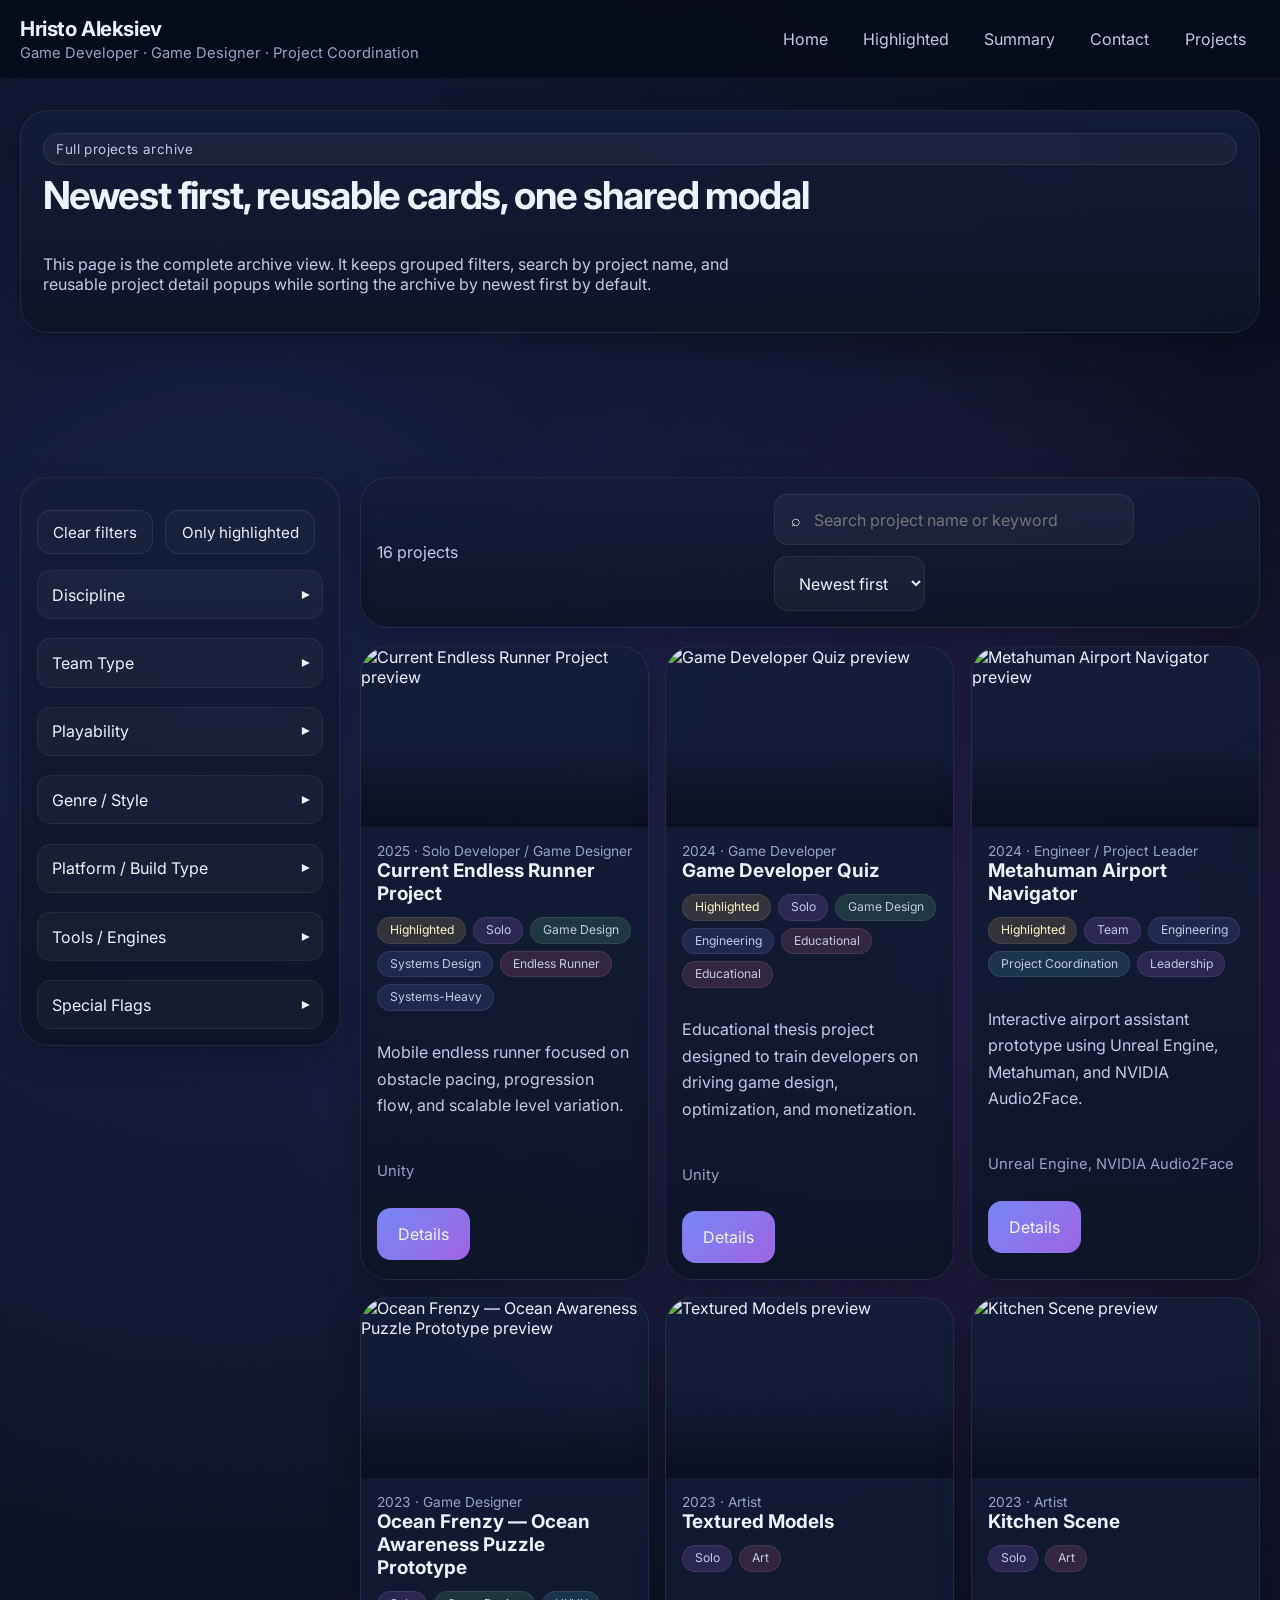
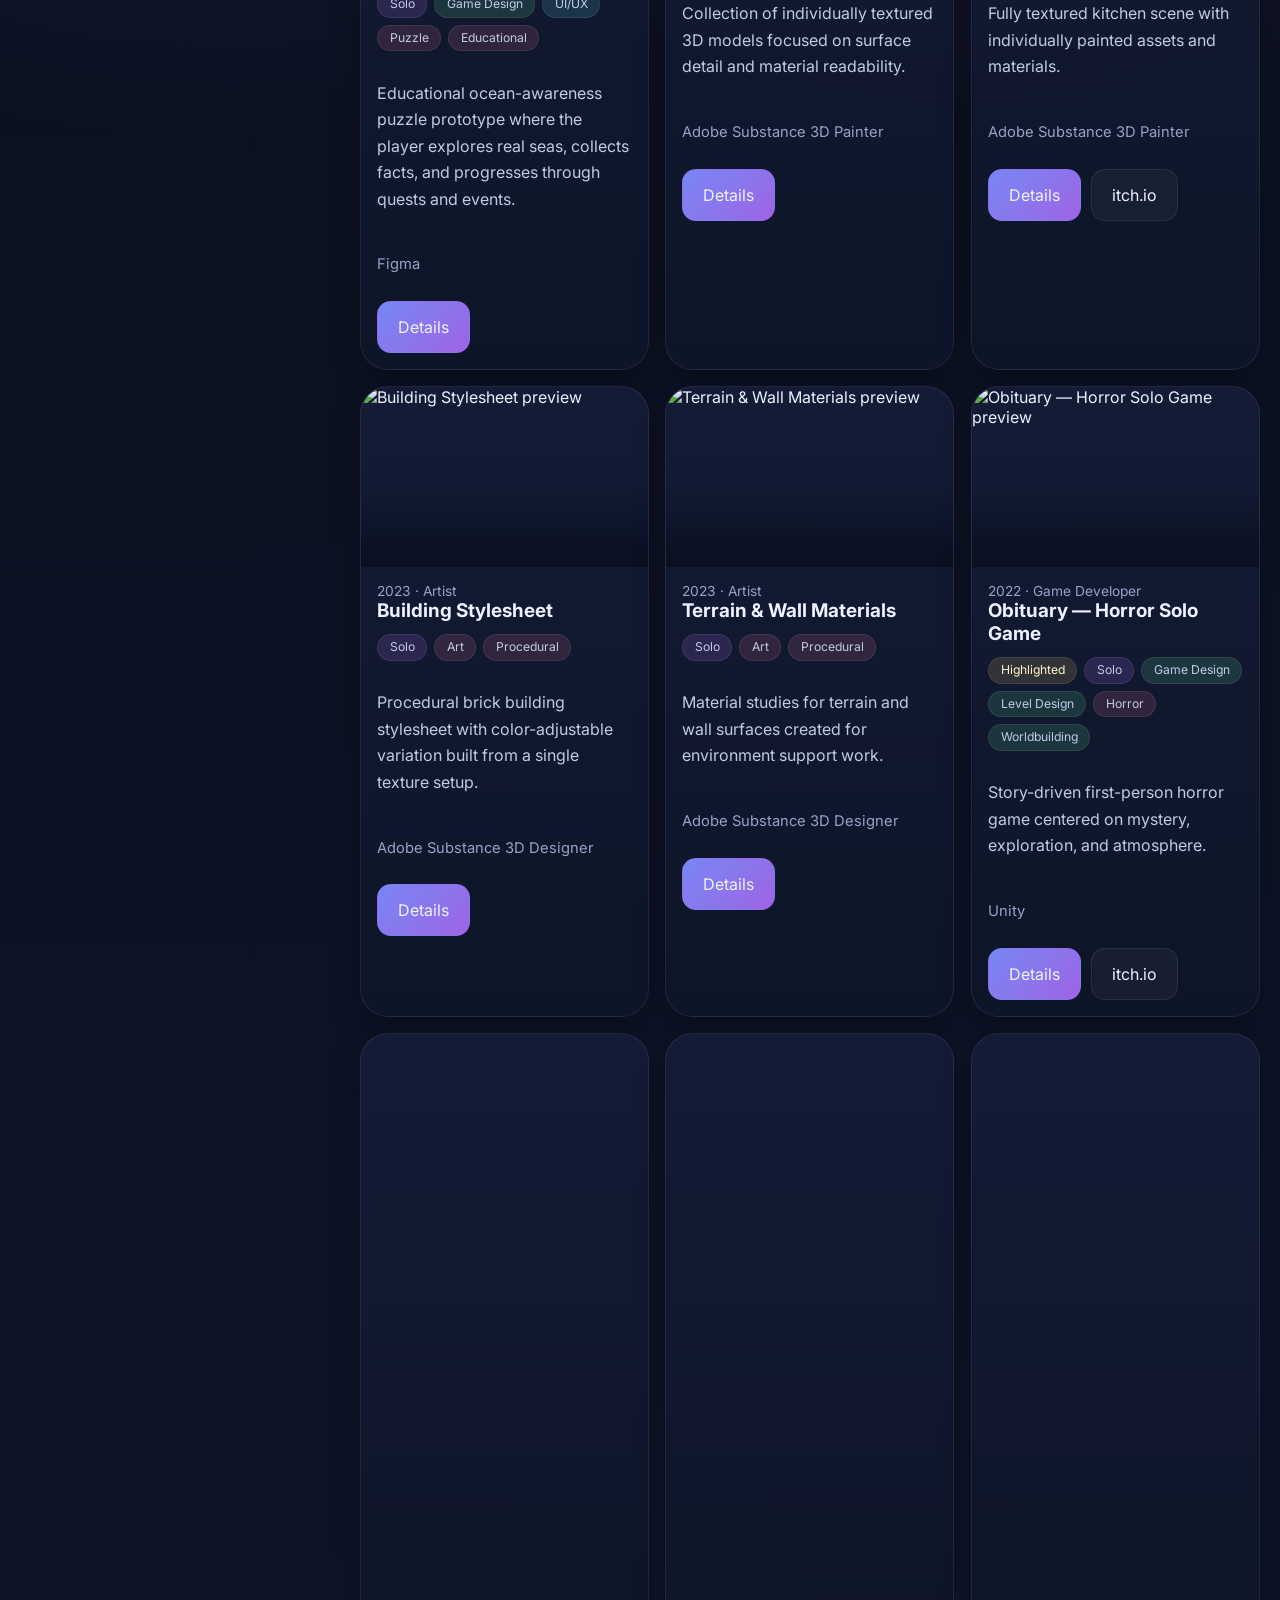
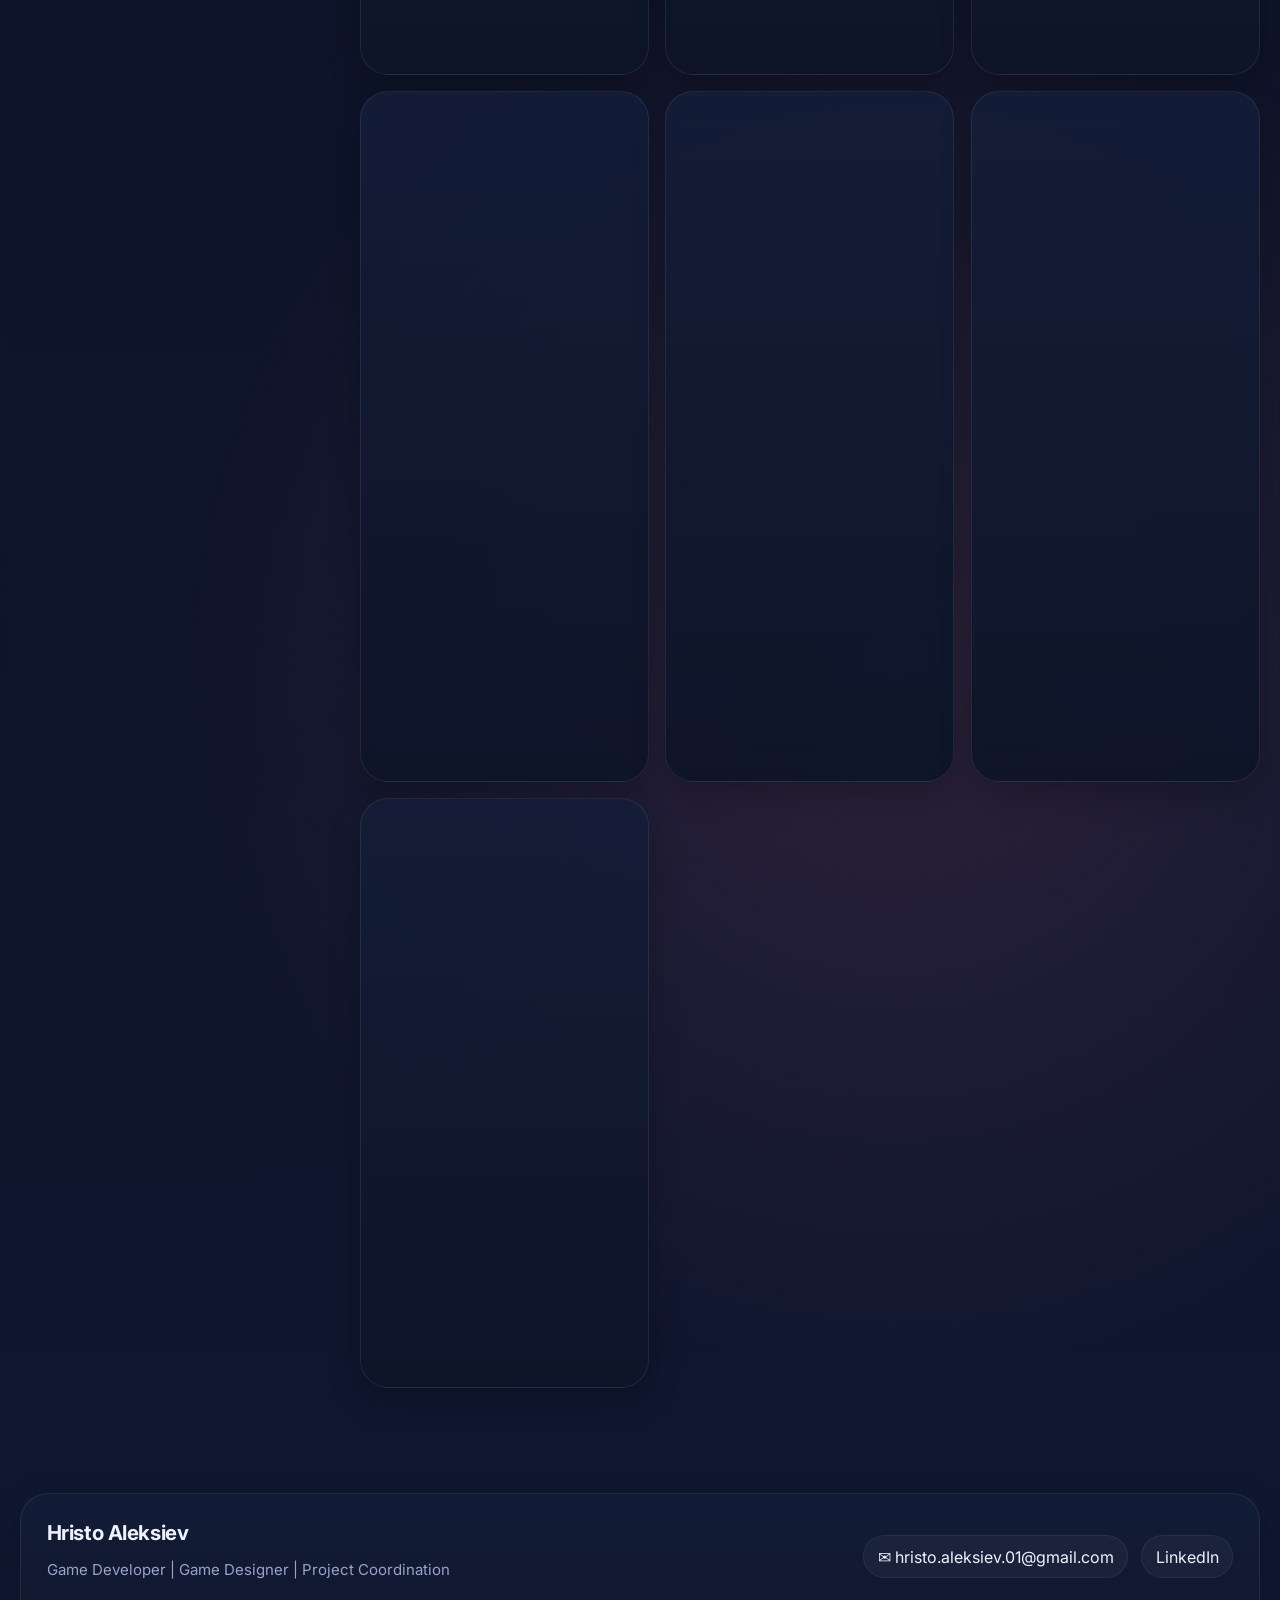
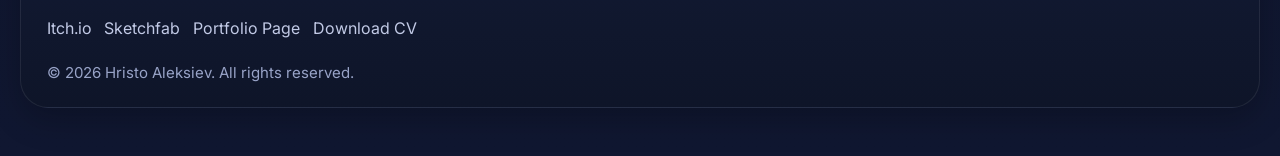
==== projects.html @ 6470d257 "Add files via upload" ====
<!DOCTYPE html>
<html lang="en">
<head>

  <meta charset="UTF-8" />
  <meta name="viewport" content="width=device-width, initial-scale=1.0" />
  <meta name="description" content="Game-focused portfolio of Hristo Aleksiev featuring game development, game design, level design, systems design, and project coordination work." />
  <link rel="icon" href="assets/images/ui/favicon.png" />
  <link rel="apple-touch-icon" href="assets/images/ui/apple-touch-icon.png" />
  <link rel="manifest" href="manifest.webmanifest" />
  <link rel="preconnect" href="https://fonts.googleapis.com">
  <link rel="preconnect" href="https://fonts.gstatic.com" crossorigin>
  <link href="https://fonts.googleapis.com/css2?family=Inter:wght@400;500;600;700;800&display=swap" rel="stylesheet">
  <link rel="stylesheet" href="css/base.css" />
  <link rel="stylesheet" href="css/layout.css" />
  <link rel="stylesheet" href="css/components.css" />
  <link rel="stylesheet" href="css/modal.css" />
  <link rel="stylesheet" href="css/responsive.css" />

  <link rel="stylesheet" href="css/projects.css" />
  <title>Hristo Aleksiev — Projects Archive</title>
</head>
<body class="page-projects">
  <a class="skip-link" href="#main">Skip to content</a>

<header class="site-header">
  <div class="container site-header__inner">
    <a class="brand" href="index.html" aria-label="Hristo Aleksiev home page" data-home-link>
      <span class="brand__name">Hristo Aleksiev</span>
      <span class="brand__role">Game Developer · Game Designer · Project Coordination</span>
    </a>

    <button class="btn icon-btn nav-toggle" type="button" data-nav-toggle aria-label="Open navigation">☰</button>

    <nav class="site-nav" data-site-nav>
      <div class="site-nav__links">
        <a href="index.html" data-home-link>Home</a>
        <a href="index.html#portfolio" data-section-link="portfolio">Highlighted</a>
        <a href="index.html#summary" data-section-link="summary">Summary</a>
        <a href="#footer" data-section-link="footer">Contact</a>
        <a href="projects.html">Projects</a>
      </div>
    </nav>
  </div>
</header>


  <main id="main" class="page-shell">
    <section class="section archive-hero">
      <div class="container">
        <div class="archive-banner card">
          <span class="eyebrow">Full projects archive</span>
          <h1 class="section-title">Newest first, reusable cards, one shared modal</h1>
          <p class="archive-banner__meta">This page is the complete archive view. It keeps grouped filters, search by project name, and reusable project detail popups while sorting the archive by newest first by default.</p>
        </div>
      </div>
    </section>

    <section class="section" id="archive">
      <div class="container">
        <div class="filters-layout">
          <aside class="filters-panel card" data-filters-panel></aside>

          <div class="projects-shell">
            <div class="toolbar card">
              <div>
                <button class="btn btn-soft mobile-filter-toggle" type="button" data-mobile-filter-toggle>Open filters</button>
                <div class="muted" data-results-count></div>
              </div>
              <div class="toolbar-actions">
                <label class="search-wrap" aria-label="Search projects by name">
                  <span>⌕</span>
                  <input type="search" placeholder="Search project name or keyword" data-project-search />
                </label>
                <select class="btn btn-soft" data-project-sort aria-label="Sort projects">
                  <option value="newest">Newest first</option>
                  <option value="oldest">Oldest first</option>
                  <option value="title">Title A–Z</option>
                </select>
              </div>
            </div>

            <div class="project-grid" data-project-grid></div>
          </div>
        </div>
      </div>
    </section>
  </main>


<footer class="site-footer" id="footer">
  <div class="container">
    <div class="footer-card card">
      <div class="footer-main">
        <div>
          <div class="brand__name">Hristo Aleksiev</div>
          <p class="footer-copy">Game Developer | Game Designer | Project Coordination</p>
        </div>
        <div class="footer-meta">
          <a class="contact-chip" href="mailto:hristo.aleksiev.01@gmail.com">✉ hristo.aleksiev.01@gmail.com</a>
          <a class="contact-chip" href="https://www.linkedin.com/in/hristo-aleksiev-60959892/" target="_blank" rel="noreferrer">LinkedIn</a>
        </div>
      </div>
      <div class="footer-links" style="margin-top:1rem;">
        <a class="footer-link" href="https://mlgjman.itch.io/" target="_blank" rel="noreferrer">Itch.io</a>
        <a class="footer-link" href="https://sketchfab.com/hristo_aleksiev/" target="_blank" rel="noreferrer">Sketchfab</a>
        <a class="footer-link" href="projects.html">Portfolio Page</a>
        <div class="cv-menu" data-cv-menu>
          <button class="footer-link footer-link--button" type="button" data-cv-toggle aria-expanded="false">Download CV</button>
          <div class="cv-menu__panel" data-cv-panel hidden>
            <button class="cv-menu__link" type="button" data-cv-choice data-cv-title="CV Level Designer" data-cv-file="assets/files/Hristo_Aleksiev_CV_Level_Designer.pdf">CV Level Designer</button>
            <button class="cv-menu__link" type="button" data-cv-choice data-cv-title="CV Project Manager" data-cv-file="assets/files/Hristo_Aleksiev_CV_Project_Manager.pdf">CV Project Manager</button>
          </div>
        </div>
      </div>
      <p class="footer-copy" style="margin:1rem 0 0;">© <span data-current-year></span> Hristo Aleksiev. All rights reserved.</p>
    </div>
  </div>
</footer>


<!-- Shared project modal used by both homepage cards and archive cards -->
<div class="modal" data-project-modal aria-hidden="true">
  <div class="modal__dialog card" data-modal-dialog role="dialog" aria-modal="true" aria-label="Project details"></div>
</div>

  <script src="js/app.js" defer></script>
</body>
</html>
---- css/base.css ----
:root {
  --bg: #0a0f1f;
  --bg-elev-1: rgba(16, 24, 46, 0.86);
  --bg-elev-2: rgba(20, 29, 56, 0.94);
  --bg-elev-3: rgba(31, 41, 74, 0.94);
  --panel-border: rgba(255, 255, 255, 0.08);
  --text: #edf2ff;
  --text-soft: #c2cae6;
  --text-muted: #98a3c7;
  --accent: #7c8dff;
  --accent-2: #b36fff;
  --accent-3: #ff7b9d;
  --highlight: #f4c96a;
  --success: #71d4b1;
  --shadow: 0 12px 32px rgba(0, 0, 0, 0.22);
  --radius-lg: 28px;
  --radius-md: 20px;
  --radius-sm: 14px;
  --container: 1240px;
  --header-height: 78px;
  --font: "Inter", "Segoe UI", Roboto, Helvetica, Arial, sans-serif;
}

* { box-sizing: border-box; }
[hidden] { display: none !important; }
html { scroll-behavior: smooth; overflow-x: clip; background-color: var(--bg); }
body {
  margin: 0;
  font-family: var(--font);
  color: var(--text);
  overflow-x: clip;
  background:
    radial-gradient(circle at 18% 14%, rgba(92, 118, 255, 0.18), transparent 24%),
    radial-gradient(circle at 78% 20%, rgba(180, 89, 255, 0.16), transparent 18%),
    radial-gradient(circle at 70% 78%, rgba(255, 123, 157, 0.12), transparent 18%),
    linear-gradient(180deg, #0a0f1f 0%, #0c1121 35%, #101731 100%);
  min-height: 100vh;
}
body::before {
  display: none;
}
a { color: inherit; text-decoration: none; }
img { max-width: 100%; display: block; }
button, input, select { font: inherit; }
button { cursor: pointer; }

.container { width: min(calc(100% - 2rem), var(--container)); margin: 0 auto; }
.section { padding: 4.5rem 0; position: relative; }
.page-shell { padding-top: calc(var(--header-height) + 1.5rem); }
.card, .panel {
  background: linear-gradient(180deg, rgba(20,29,56,.9), rgba(14,21,40,.94));
  border: 1px solid var(--panel-border);
  border-radius: var(--radius-lg);
  box-shadow: var(--shadow);
}

.eyebrow {
  display: inline-flex;
  align-items: center;
  gap: .5rem;
  padding: .45rem .8rem;
  border-radius: 999px;
  font-size: .84rem;
  letter-spacing: .03em;
  color: var(--text-soft);
  border: 1px solid rgba(255,255,255,.08);
  background: rgba(255,255,255,.04);
}
.section-title {
  margin: 0 0 .85rem;
  font-size: clamp(2rem, 3vw, 3rem);
  line-height: 1.06;
  letter-spacing: -.03em;
}
.section-copy, .muted { color: var(--text-soft); }
.grid { display: grid; gap: 1.35rem; }
.btn {
  display: inline-flex;
  align-items: center;
  justify-content: center;
  gap: .6rem;
  padding: .95rem 1.25rem;
  border-radius: 14px;
  border: 1px solid rgba(255,255,255,.08);
  background: rgba(255,255,255,.06);
  color: var(--text);
  transition: .22s ease;
}
.btn:hover { transform: translateY(-2px); border-color: rgba(255,255,255,.16); background: rgba(255,255,255,.09); }
.btn-primary {
  background: linear-gradient(135deg, rgba(124,141,255,.95), rgba(179,111,255,.88));
  border-color: transparent;
}
.btn-primary:hover { box-shadow: 0 16px 30px rgba(124,141,255,.24); }
.btn-outline { background: rgba(7, 11, 24, .35); }
.btn-soft { background: rgba(255,255,255,.04); }
.icon-btn {
  width: 44px; height: 44px; padding: 0; border-radius: 50%;
  display: inline-flex; align-items: center; justify-content: center;
}
.pill {
  display: inline-flex;
  align-items: center;
  border-radius: 999px;
  padding: .38rem .72rem;
  font-size: .76rem;
  line-height: 1;
  border: 1px solid rgba(255,255,255,.08);
  color: var(--text-soft);
  background: rgba(255,255,255,.04);
}
.pill-accent { color: #fff4c8; background: rgba(244, 201, 106, .15); }
.pill-purple { background: rgba(179,111,255,.16); }
.pill-blue { background: rgba(124,141,255,.14); }
.pill-rose { background: rgba(255,123,157,.14); }
.pill-green { background: rgba(101, 210, 145, .16); }
.pill-cyan { background: rgba(90, 199, 215, .16); }
.pill-slate { background: rgba(181, 191, 221, .14); }
.surface-topline {
  display: flex; align-items: center; justify-content: space-between; gap: 1rem;
  margin-bottom: 1.3rem;
}
.empty-state {
  padding: 2rem;
  text-align: center;
  color: var(--text-soft);
  border: 1px dashed rgba(255,255,255,.1);
  border-radius: var(--radius-md);
  background: rgba(255,255,255,.03);
}
.skip-link {
  position: absolute; left: -9999px; top: -9999px;
}
.skip-link:focus {
  left: 1rem; top: 1rem; z-index: 9999; padding: .8rem 1rem; background: #fff; color: #000; border-radius: 10px;
}


/* Performance helper: cards further down the page render lazily on supporting browsers. */
.project-card {
  content-visibility: auto;
  contain-intrinsic-size: 360px 420px;
}

.section-pulse {
  position: relative;
}

.section-pulse::after {
  content: "";
  position: absolute;
  inset: -10px;
  border-radius: calc(var(--radius-lg) + 8px);
  border: 1px solid rgba(136, 148, 255, 0.28);
  box-shadow: 0 0 0 0 rgba(124,141,255,.22), 0 0 42px rgba(179,111,255,.18);
  pointer-events: none;
  animation: sectionPulse 1.15s ease;
}

@keyframes sectionPulse {
  0% { opacity: 0; transform: scale(.992); }
  20% { opacity: 1; }
  60% { opacity: .9; box-shadow: 0 0 0 10px rgba(124,141,255,.08), 0 0 46px rgba(179,111,255,.22); }
  100% { opacity: 0; transform: scale(1.01); box-shadow: 0 0 0 18px rgba(124,141,255,0), 0 0 0 rgba(179,111,255,0); }
}
---- css/layout.css ----
.site-header {
  position: fixed; top: 0; left: 0; right: 0; z-index: 90;
  background: rgba(7, 11, 24, 0.84);
  border-bottom: 1px solid rgba(255,255,255,.06);
}
.site-header__inner {
  min-height: var(--header-height);
  display: flex; align-items: center; justify-content: space-between; gap: 1rem;
}
.brand {
  display: flex; flex-direction: column; gap: .2rem;
}
.brand__name { font-size: 1.28rem; font-weight: 700; letter-spacing: -.02em; }
.brand__role { color: var(--text-muted); font-size: .92rem; }
.nav-toggle { display: none; }
.site-nav { display: flex; align-items: center; gap: .75rem; }
.site-nav__links { display: flex; align-items: center; gap: .4rem; }
.site-nav a { padding: .7rem .9rem; border-radius: 12px; color: var(--text-soft); }
.site-nav a:hover, .site-nav a.is-active { color: white; background: rgba(255,255,255,.05); }
.contact-chip {
  display: inline-flex; align-items: center; gap: .5rem; padding: .65rem .85rem; border-radius: 999px;
  background: rgba(255,255,255,.04); border: 1px solid rgba(255,255,255,.06);
}
.site-footer {
  padding: 2rem 0 3rem;
}
.footer-card {
  padding: 1.6rem;
}
.footer-main { display: flex; justify-content: space-between; gap: 1rem; align-items: center; flex-wrap: wrap; }
.footer-links, .footer-meta { display: flex; gap: .8rem; flex-wrap: wrap; align-items: center; }
.footer-link {
  color: var(--text-soft); padding: .5rem 0; border-bottom: 1px solid transparent;
}
.footer-link:hover { color: white; border-color: rgba(255,255,255,.22); }
.footer-copy { color: var(--text-muted); font-size: .94rem; }


@supports ((backdrop-filter: blur(6px)) or (-webkit-backdrop-filter: blur(6px))) {
  .site-header {
    backdrop-filter: blur(6px);
    -webkit-backdrop-filter: blur(6px);
  }
}


.footer-link--button {
  background: transparent;
  border: 0;
  color: var(--text-soft);
  padding: .5rem 0;
  font: inherit;
}

.cv-menu {
  position: relative;
}

.cv-menu__panel {
  position: absolute;
  right: 0;
  bottom: calc(100% + .65rem);
  min-width: 220px;
  display: grid;
  gap: .35rem;
  padding: .55rem;
  border-radius: 16px;
  background: linear-gradient(180deg, rgba(20,29,56,.96), rgba(14,21,40,.98));
  border: 1px solid rgba(255,255,255,.09);
  box-shadow: var(--shadow);
}

.cv-menu__link {
  display: block;
  width: 100%;
  text-align: left;
  font: inherit;
  cursor: pointer;
  padding: .8rem .9rem;
  border-radius: 12px;
  color: var(--text-soft);
  border: 1px solid transparent;
  background: rgba(255,255,255,.03);
}

.cv-menu__link:hover {
  color: white;
  border-color: rgba(255,255,255,.12);
  background: rgba(255,255,255,.06);
}
---- css/components.css ----
/* ==============================
   HERO / HOMEPAGE TOP AREA
   One combined surface with a background slider and an overlay text card.
   ============================== */
.hero-showcase {
  padding: clamp(1rem, 1.8vw, 1.4rem);
  display: grid;
  gap: 1rem;
  overflow: hidden;
  isolation: isolate;
}

.hero-banner {
  position: relative;
  min-height: 620px;
  border-radius: calc(var(--radius-lg) - 6px);
  overflow: hidden;
  border: 1px solid rgba(255,255,255,.06);
}

.hero-banner__copy {
  position: absolute;
  inset: 1.2rem auto 1.2rem 1.2rem;
  z-index: 2;
  width: min(500px, calc(100% - 2.4rem));
  padding: clamp(1.2rem, 1.8vw, 1.8rem);
  background: linear-gradient(180deg, rgba(11,16,31,.82), rgba(10,15,31,.68));
  transition: opacity .28s ease, transform .28s ease;
}

.hero-banner--project-active .hero-banner__copy {
  opacity: 0;
  transform: translateY(14px);
  pointer-events: none;
}

.hero-title {
  font-size: clamp(2.35rem, 5vw, 4.35rem);
  line-height: .95;
  margin: .9rem 0 .85rem;
  letter-spacing: -.055em;
}

.hero-subtitle {
  font-size: clamp(1.05rem, 2vw, 1.5rem);
  color: var(--text-soft);
  margin: 0 0 1.15rem;
}

.hero-intro {
  max-width: 58ch;
  color: var(--text-soft);
  font-size: 1.01rem;
  line-height: 1.8;
}

.hero-actions, .hero-meta { display: flex; gap: .8rem; flex-wrap: wrap; }
.hero-actions { margin-top: 1.5rem; }
.hero-meta { margin-top: 1.1rem; }

.hero-slider {
  position: absolute;
  inset: 0;
  height: 100%;
}

.hero-slide {
  position: absolute;
  inset: 0;
  opacity: 0;
  pointer-events: none;
  transition: opacity .55s ease;
  will-change: opacity;
}

.hero-slide.is-active { opacity: 1; pointer-events: auto; }

.hero-slide__media,
.hero-slide__media img {
  position: absolute;
  inset: 0;
  width: 100%;
  height: 100%;
}

.hero-slide__media img { object-fit: cover; }

.hero-slide__overlay {
  position: absolute;
  inset: 0;
  background:
    linear-gradient(90deg, rgba(7,11,24,.76) 0%, rgba(7,11,24,.42) 38%, rgba(7,11,24,.18) 58%, rgba(7,11,24,.62) 100%),
    linear-gradient(180deg, rgba(5,8,18,.12), rgba(7,11,24,.72));
}

.hero-slide__content {
  position: absolute;
  right: 1.2rem;
  bottom: 1.2rem;
  display: grid;
  gap: .7rem;
  justify-items: end;
  text-align: right;
  max-width: min(440px, calc(100% - 2.4rem));
}

.hero-slide__content--project {
  padding: .9rem 1rem;
  border-radius: 18px;
  background: linear-gradient(180deg, rgba(10,15,30,.36), rgba(10,15,30,.62));
  border: 1px solid rgba(255,255,255,.08);
}

.hero-slide__title { margin: 0; font-size: clamp(1.1rem, 1.7vw, 1.6rem); }
.hero-slide__copy { margin: 0; color: var(--text-soft); max-width: 32ch; }
.hero-slide__meta { display: flex; gap: .45rem; flex-wrap: wrap; }
.hero-slider__dots {
  position: absolute;
  left: 1.2rem;
  bottom: 1.2rem;
  display: flex;
  gap: .55rem;
  z-index: 3;
}

.hero-slider__dot {
  width: 11px;
  height: 11px;
  padding: 0;
  border-radius: 999px;
  border: 1px solid rgba(255,255,255,.18);
  background: rgba(255,255,255,.22);
}

.hero-slider__dot.is-active {
  width: 30px;
  background: linear-gradient(135deg, rgba(124,141,255,.95), rgba(179,111,255,.88));
  border-color: transparent;
}

.contact-strip {
  display: flex;
  flex-wrap: wrap;
  gap: .75rem;
  align-items: center;
  color: var(--text-muted);
  margin-bottom: 1rem;
}

.hero-portrait-note {
  display: inline-flex; align-items: center; gap: .5rem; width: fit-content;
  padding: .8rem 1rem; border-radius: 16px;
  background: rgba(7,11,24,.46); border: 1px solid rgba(255,255,255,.08);
}

.hero-highlights {
  display: grid;
  gap: .9rem;
}

.hero-highlights__head {
  display: flex;
  align-items: end;
  justify-content: space-between;
  gap: 1rem;
}

.hero-highlights__title {
  margin: .55rem 0 0;
  font-size: clamp(1.4rem, 2vw, 2rem);
  letter-spacing: -.03em;
}

.hero-highlights__controls {
  display: flex;
  gap: .55rem;
}

.hero-highlight-track {
  display: grid;
  grid-auto-flow: column;
  grid-auto-columns: minmax(250px, 320px);
  gap: 1rem;
  overflow-x: auto;
  padding-bottom: .4rem;
  scroll-snap-type: x proximity;
  scrollbar-width: none;
  overscroll-behavior-x: contain;
}

.hero-highlight-track::-webkit-scrollbar { display: none; }

.hero-highlight-card {
  scroll-snap-align: start;
  min-height: 100%;
  overflow: hidden;
  cursor: pointer;
  transition: transform .22s ease, border-color .22s ease;
}

.hero-highlight-card:hover {
  transform: translateY(-3px);
  border-color: rgba(124,141,255,.26);
}

.hero-highlight-card:focus-visible {
  outline: 2px solid rgba(124,141,255,.95);
  outline-offset: 4px;
}

.hero-highlight-card__media {
  aspect-ratio: 16 / 11;
  overflow: hidden;
  position: relative;
}

.hero-highlight-card__media img {
  width: 100%;
  height: 100%;
  object-fit: cover;
  transition: transform .35s ease;
}

.hero-highlight-card:hover .hero-highlight-card__media img {
  transform: scale(1.04);
}

.hero-highlight-card__overlay {
  position: absolute;
  inset: auto .9rem .9rem .9rem;
  display: grid;
  gap: .25rem;
  padding: .8rem .9rem;
  border-radius: 16px;
  background: linear-gradient(180deg, rgba(9,14,28,.44), rgba(9,14,28,.74));
  border: 1px solid rgba(255,255,255,.08);
}

.hero-highlight-card__title { margin: 0; font-size: 1.02rem; }
.hero-highlight-card__meta,
.project-card__meta { font-size: .86rem; color: var(--text-muted); margin: 0; }
.hero-highlight-card__summary,
.project-card__summary { color: var(--text-soft); line-height: 1.65; }

/* ==============================
   FILTERS / PROJECT GRID
   ============================== */
.filters-layout {
  display: grid;
  grid-template-columns: 320px 1fr;
  gap: 1.25rem;
  align-items: start;
}

.filters-panel {
  position: sticky;
  top: calc(var(--header-height) + 1rem);
  padding: 1rem;
}

.filter-group + .filter-group { margin-top: 1.2rem; }

.filter-group__button {
  width: 100%;
  display: flex;
  align-items: center;
  justify-content: space-between;
  gap: 1rem;
  padding: .85rem .9rem;
  border-radius: 14px;
  border: 1px solid rgba(255,255,255,.06);
  background: rgba(255,255,255,.03);
  color: var(--text);
}

.filter-group__button:hover { background: rgba(255,255,255,.05); }

.filter-group.has-active-selection .filter-group__button {
  border-color: rgba(151, 119, 255, .32);
  background: linear-gradient(180deg, rgba(86, 64, 168, .18), rgba(255,255,255,.035));
  box-shadow: inset 0 0 0 1px rgba(255,255,255,.03);
}

.filter-group.has-selection .filter-group__button {
  border-color: rgba(124,141,255,.24);
  background: linear-gradient(180deg, rgba(124,141,255,.10), rgba(255,255,255,.03));
  box-shadow: inset 0 0 0 1px rgba(124,141,255,.08);
}

.filter-group.has-selection .filter-group__button span:first-child {
  color: #f6f8ff;
}

.filter-group__chevron {
  transition: transform .22s ease;
}

.filter-group.is-collapsed .filter-group__chevron {
  transform: rotate(-90deg);
}

.filter-group__body {
  display: grid;
  grid-template-rows: 1fr;
  overflow: hidden;
  padding: .85rem .2rem .2rem;
  opacity: 1;
  transition:
    grid-template-rows .28s ease,
    opacity .22s ease,
    padding .22s ease;
}

.filter-group__body-inner {
  min-height: 0;
  display: grid;
  gap: .65rem;
}

.filter-group.is-collapsed .filter-group__body {
  grid-template-rows: 0fr;
  opacity: 0;
  padding-top: 0;
  padding-bottom: 0;
}

.filter-option {
  display: flex; gap: .75rem; align-items: flex-start; color: var(--text-soft); font-size: .95rem;
}

.filter-option input { margin-top: .15rem; accent-color: #8ea3ff; }

.filter-chips {
  display: flex;
  flex-wrap: nowrap;
  gap: .75rem;
  align-items: center;
  margin-top: 1rem;
}

.projects-shell { display: grid; gap: 1.15rem; }

.filter-chips--top {
  margin-bottom: 1rem;
}

.filter-action-btn {
  padding: .7rem .95rem;
  min-height: 44px;
  border-radius: 14px;
  font-size: .95rem;
  background: rgba(255,255,255,.025);
  border: 1px solid rgba(255,255,255,.08);
}

.filter-action-btn:hover {
  background: rgba(255,255,255,.06);
}

.toolbar {
  display: flex; gap: .8rem; align-items: center; justify-content: space-between; flex-wrap: wrap;
  padding: 1rem;
}

.search-wrap {
  display: flex; align-items: center; gap: .7rem;
  min-width: min(100%, 360px);
  border-radius: 14px;
  border: 1px solid rgba(255,255,255,.08);
  background: rgba(255,255,255,.04);
  padding: .85rem 1rem;
}

.search-wrap input { width: 100%; border: 0; outline: 0; background: transparent; color: var(--text); }
.toolbar-actions { display: flex; gap: .7rem; flex-wrap: wrap; }

.project-grid {
  display: grid;
  grid-template-columns: repeat(auto-fit, minmax(260px, 1fr));
  gap: 1rem;
}

.project-card {
  overflow: hidden;
  display: flex;
  flex-direction: column;
  min-height: 100%;
}

.project-card__media { position: relative; aspect-ratio: 16 / 10; overflow: hidden; }
.project-card__media img { width: 100%; height: 100%; object-fit: cover; transition: transform .35s ease; }
.project-card:hover .project-card__media img { transform: scale(1.035); }
.project-card__media::after {
  content: ""; position: absolute; inset: 0;
  background: linear-gradient(180deg, transparent 55%, rgba(7,11,24,.68));
}

.project-card__body { padding: 1rem; display: grid; gap: .8rem; }
.project-card__top { display: flex; justify-content: space-between; gap: 1rem; align-items: start; }
.project-card__title { margin: 0; font-size: 1.18rem; }
.project-card__tags { display: flex; gap: .45rem; flex-wrap: wrap; max-height: 6.6rem; overflow: hidden; align-content: flex-start; }
.project-card__actions { display: flex; gap: .6rem; flex-wrap: wrap; margin-top: auto; }
.project-card__tools { color: var(--text-muted); font-size: .92rem; }

.summary-grid { display: grid; grid-template-columns: repeat(3, minmax(0, 1fr)); gap: 1rem; }
.summary-card {
  padding: 1.15rem;
  display: grid;
  gap: 1rem;
  transition: transform .24s ease, border-color .24s ease, box-shadow .24s ease;
}
.summary-card:hover {
  transform: translateY(-4px);
  border-color: rgba(124,141,255,.18);
  box-shadow: 0 18px 42px rgba(0,0,0,.26);
}
.summary-card ul { margin: 0; padding-left: 1.1rem; color: var(--text-soft); line-height: 1.7; }
.summary-card h3 { margin: 0 0 .25rem; font-size: 1.25rem; }
.summary-card--simple {
  min-height: 100%;
  align-content: start;
}
.summary-card--simple .tool-chip-grid {
  margin-top: .6rem;
}

.modal {
  position: fixed; inset: 0; z-index: 120; display: none;
  background: rgba(5, 7, 17, 0.72); padding: 1rem;
  overflow: hidden;
  overscroll-behavior: contain;
}
.modal.is-open { display: grid; place-items: center; }

@supports ((backdrop-filter: blur(12px)) or (-webkit-backdrop-filter: blur(12px))) {
  .modal {
    backdrop-filter: blur(8px);
    -webkit-backdrop-filter: blur(8px);
  }
}

.modal__dialog {
  background: linear-gradient(180deg, rgba(20,29,56,.98), rgba(14,21,40,.99));
  width: min(1200px, 100%);
  height: min(92vh, 920px);
  max-height: min(92vh, 920px);
  min-height: 0;
  overflow: hidden;
  overscroll-behavior: contain;
  display: grid;
  align-items: stretch;
  grid-template-columns: minmax(360px, .88fr) minmax(0, 1.12fr);
}
.modal__gallery,
.modal__content {
  padding: 1.1rem;
  min-width: 0;
  min-height: 0;
}
.modal__gallery {
  border-right: 1px solid rgba(255,255,255,.06);
  display: grid;
  grid-template-rows: auto auto minmax(0, 1fr);
  align-content: start;
  gap: .85rem;
  min-height: 0;
  overflow: hidden;
}
.modal__featured {
  overflow: hidden;
  border-radius: 20px;
  height: clamp(250px, 40vh, 430px);
  min-height: 250px;
  background: rgba(255,255,255,.02);
}
.modal__featured img,
.modal__featured video {
  width: 100%;
  height: 100%;
  object-fit: contain;
  display: block;
  background: rgba(255,255,255,.02);
}

.modal__thumb img,
.modal__thumb video {
  width: 100%;
  height: 100%;
  object-fit: cover;
  display: block;
}
.modal__gallery-divider {
  height: 1px;
  background: linear-gradient(90deg, rgba(255,255,255,.03), rgba(255,255,255,.16), rgba(255,255,255,.03));
}
.modal__thumb-shell {
  display: grid;
  grid-template-columns: auto minmax(0, 1fr) auto;
  gap: .65rem;
  align-items: center;
  min-height: 0;
}
.modal__thumbs-viewport {
  overflow-x: auto;
  overflow-y: hidden;
  scrollbar-width: none;
  scroll-behavior: smooth;
  min-height: 0;
  height: 100%;
  align-self: stretch;
}
.modal__thumbs-viewport::-webkit-scrollbar { display: none; }
.modal__thumbs {
  display: grid;
  grid-auto-flow: column;
  grid-auto-columns: minmax(104px, 132px);
  grid-template-rows: 1fr;
  gap: .7rem;
  align-content: center;
  width: max-content;
}

@media (min-width: 1151px) {
  .modal__thumbs--desktop-grid {
    grid-auto-flow: row;
    grid-auto-columns: initial;
    grid-template-columns: repeat(var(--thumb-columns, 3), minmax(124px, 160px));
    grid-template-rows: repeat(2, minmax(88px, 1fr));
    align-content: start;
  }
}
.modal__thumb {
  aspect-ratio: 16 / 10;
  border-radius: 14px;
  overflow: hidden;
  border: 1px solid rgba(255,255,255,.08);
  opacity: .7;
  transition: transform .22s ease, opacity .22s ease, border-color .22s ease, box-shadow .22s ease;
}
.modal__thumb:hover {
  opacity: .95;
  transform: translateY(-1px);
}
.modal__thumb.is-active {
  opacity: 1;
  border-color: rgba(138, 145, 255, .65);
  box-shadow: 0 0 0 2px rgba(121, 118, 255, .16);
}
.modal__thumb-nav {
  width: 42px;
  height: 42px;
  flex: 0 0 auto;
}
.modal__thumb-nav[hidden] {
  display: none;
}
.modal__content {
  overflow-y: auto;
  overscroll-behavior: contain;
  scrollbar-gutter: stable;
  -webkit-overflow-scrolling: touch;
  height: 100%;
  max-height: 100%;
  display: grid;
  gap: 1rem;
  position: relative;
  min-height: 0;
}
.modal__close { position: sticky; top: 0; margin-left: auto; right: auto; z-index: 2; }
.modal__head { padding-right: 0; }
.modal__title { margin: .4rem 0 .6rem; font-size: clamp(1.9rem, 3vw, 2.6rem); letter-spacing: -.03em; }
.modal__summary { color: var(--text-soft); line-height: 1.75; }
.modal__section { display: grid; gap: .6rem; }
.modal__section h3 { margin: 0; font-size: 1.08rem; }
.modal__section ul { margin: 0; padding-left: 1.15rem; color: var(--text-soft); line-height: 1.7; }
.modal__nav { display: flex; justify-content: space-between; gap: 1rem; margin-top: auto; }
.modal__links { display: flex; gap: .65rem; flex-wrap: wrap; }

.doc-choice {
  position: relative;
  display: grid;
  gap: 1rem;
  padding: 1.35rem;
}

.doc-choice__close {
  position: absolute;
  top: 1rem;
  right: 1rem;
}

.doc-choice__title {
  margin: 0;
  font-size: clamp(1.55rem, 2.3vw, 2rem);
}

.doc-choice__copy {
  margin: 0;
  color: var(--text-soft);
  line-height: 1.7;
}

.doc-choice__actions {
  display: flex;
  flex-wrap: wrap;
  gap: .75rem;
}

.modal__dialog--compact {
  width: min(560px, 100%);
  max-height: none;
  display: block;
}

.mobile-filter-toggle { display: none; }

/* Important UX helper: the entire project card can open the modal, not just the button. */
.project-card[data-project-card] { cursor: pointer; }
.project-card[data-project-card]:focus-visible { outline: 2px solid rgba(124,141,255,.95); outline-offset: 4px; }
.hero-highlight-card[data-open-project] { cursor: pointer; }

/* Modal thumbs are buttons, so remove default button styling first. */
.modal__thumb {
  padding: 0;
  background: transparent;
  border: 1px solid rgba(255,255,255,.06);
}


.tool-chip-grid {
  display: flex;
  flex-wrap: wrap;
  gap: .65rem;
}

.tool-chip {
  display: inline-flex;
  align-items: center;
  gap: .55rem;
  padding: .55rem .8rem;
  border-radius: 999px;
  color: var(--text-soft);
  background: rgba(255,255,255,.04);
  border: 1px solid rgba(255,255,255,.08);
}

.tool-chip__mark {
  display: inline-grid;
  place-items: center;
  width: 26px;
  height: 26px;
  border-radius: 999px;
  font-size: .72rem;
  font-weight: 700;
  color: white;
  background: linear-gradient(135deg, rgba(124,141,255,.95), rgba(179,111,255,.88));
}
---- css/modal.css ----
html.modal-open,
body.modal-open {
  overflow: hidden;
  overscroll-behavior: none;
}
---- css/responsive.css ----
@media (max-width: 1150px) {
  .summary-grid { grid-template-columns: repeat(2, minmax(0, 1fr)); }
  .modal__dialog { grid-template-columns: 1fr; height: min(92vh, 960px); max-height: 92vh; min-height: 0; }
  .modal__gallery { border-right: 0; border-bottom: 1px solid rgba(255,255,255,.06); }
  .modal__featured { height: clamp(220px, 34vh, 360px); }
  .hero-banner { min-height: 660px; }
}

@media (max-width: 980px) {
  .filters-layout { grid-template-columns: 1fr; }
  .filters-panel {
    position: static;
    display: none;
  }
  .filters-panel.is-open { display: block; }
  .mobile-filter-toggle { display: inline-flex; }
  .hero-banner__copy {
    position: relative;
    inset: auto;
    width: calc(100% - 2rem);
    margin: 1rem;
  }
  .hero-banner { min-height: 720px; }
}

@media (max-width: 980px) {
  .project-card__tags { max-height: 4.8rem; }
}

@media (max-width: 820px) {
  .site-nav {
    position: fixed; top: var(--header-height); right: 1rem; left: 1rem;
    padding: 1rem; border-radius: 22px;
    display: none; flex-direction: column; align-items: stretch;
    background: rgba(9, 14, 29, .96); border: 1px solid rgba(255,255,255,.08);
    box-shadow: var(--shadow);
  }
  .site-nav.is-open { display: flex; }
  .site-nav__links { flex-direction: column; align-items: stretch; }
  .nav-toggle { display: inline-flex; }
  .summary-grid { grid-template-columns: 1fr; }
  .project-grid { grid-template-columns: repeat(auto-fit, minmax(240px, 1fr)); }
  .hero-highlight-track { grid-auto-columns: minmax(220px, 82vw); }
  .hero-slide__content { left: 1rem; right: 1rem; justify-items: start; text-align: left; }
}

@media (max-width: 600px) {
  .section { padding: 3.4rem 0; }
  .page-shell { padding-top: calc(var(--header-height) + 1rem); }
  .hero-showcase, .summary-card, .footer-card, .toolbar, .modal__gallery, .modal__content { padding: 1rem; }
  .hero-banner__copy { width: calc(100% - 1.4rem); margin: .7rem; }
  .hero-banner { min-height: 680px; }
  .hero-title { font-size: 2.5rem; }
  .contact-strip { display: grid; grid-template-columns: 1fr; }
  .toolbar { align-items: stretch; }
  .search-wrap { min-width: 100%; }
  .toolbar-actions { width: 100%; }
  .toolbar-actions > * { flex: 1; }
  .modal { padding: .5rem; }
  .modal__dialog { height: 94vh; max-height: 94vh; }
  .modal__thumb-shell { grid-template-columns: auto minmax(0, 1fr) auto; gap: .45rem; }
  .modal__thumb-nav { width: 36px; height: 36px; }
  .modal__thumbs { grid-template-rows: 1fr; grid-auto-columns: minmax(92px, 26vw); }
  .hero-highlights__head { align-items: start; flex-direction: column; }
}


@media (max-width: 600px) {
  .filter-chips {
    flex-wrap: wrap;
  }

  .cv-menu__panel {
    right: auto;
    left: 0;
    min-width: min(240px, 80vw);
  }
}
---- css/projects.css ----
.archive-hero {
  padding-top: .5rem;
}
.archive-banner {
  padding: 1.35rem;
  display: grid; gap: .6rem;
}
.archive-banner__meta { color: var(--text-soft); max-width: 70ch; }
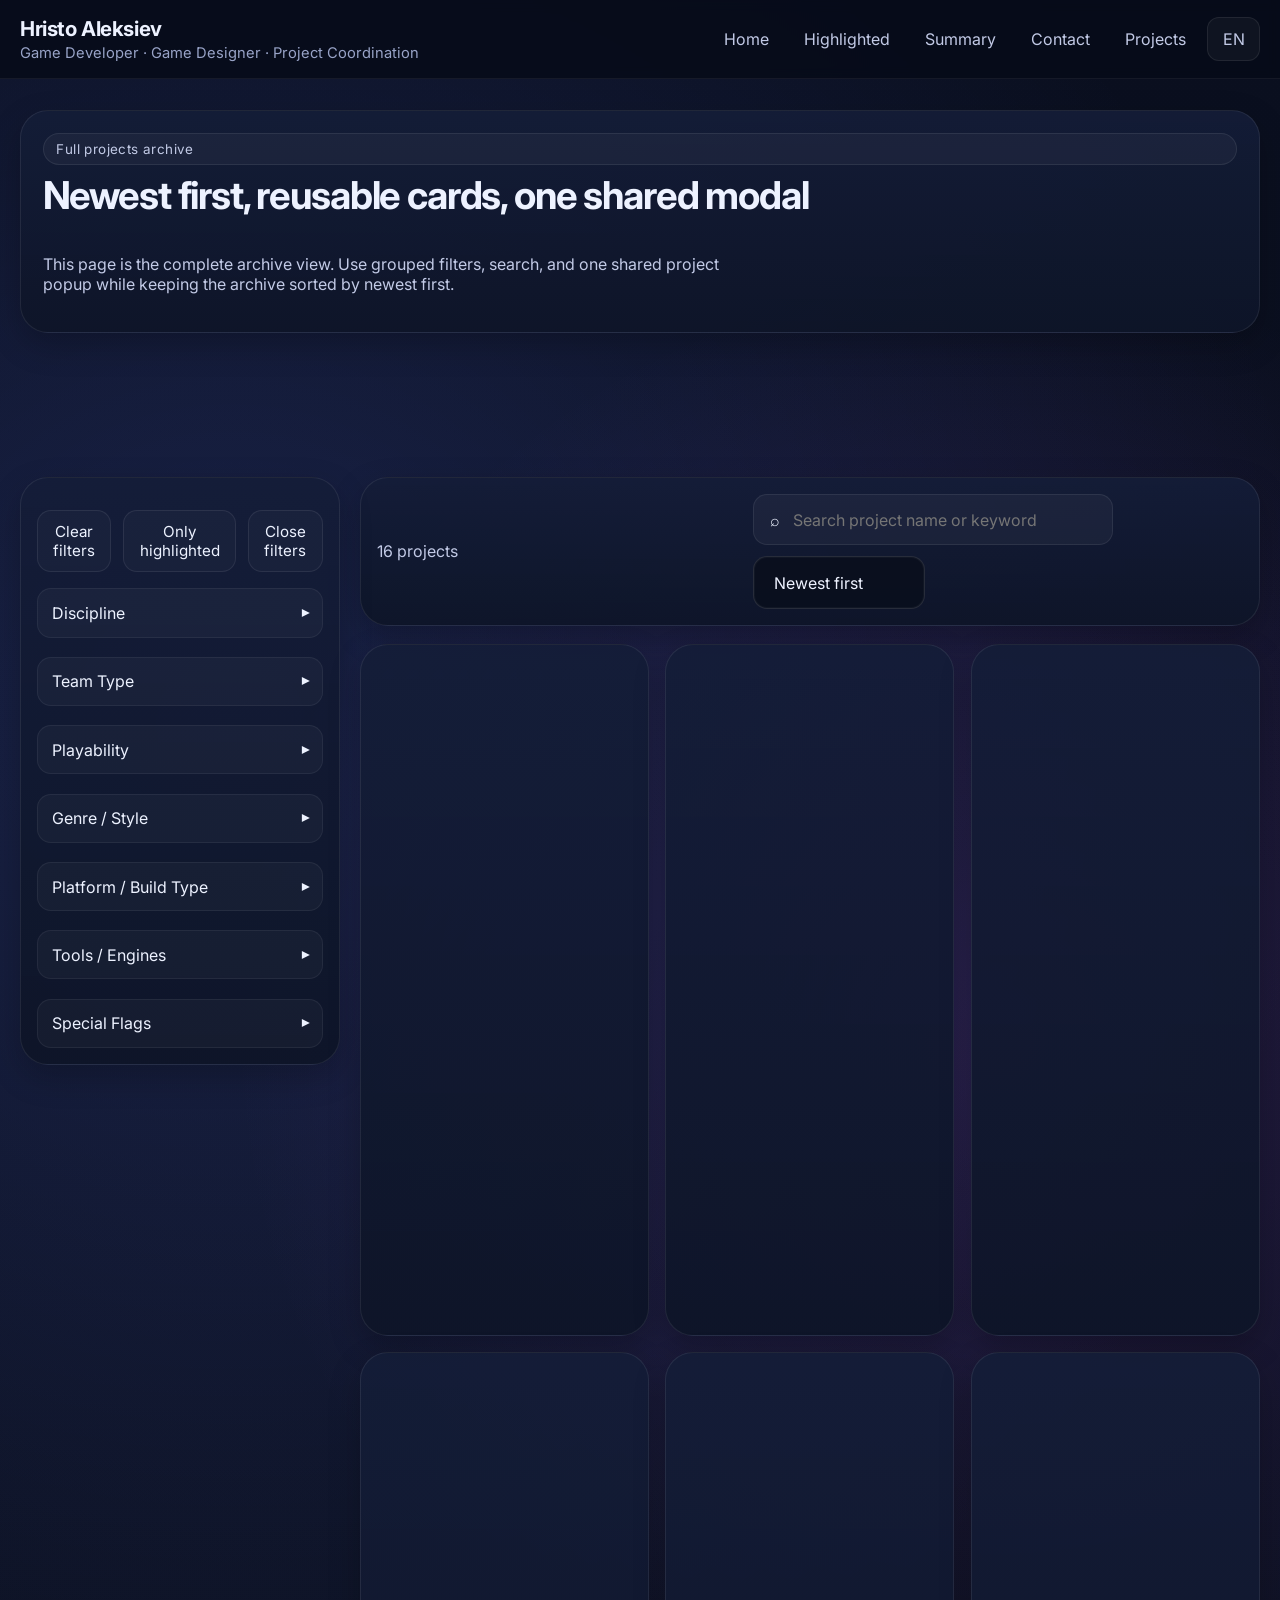
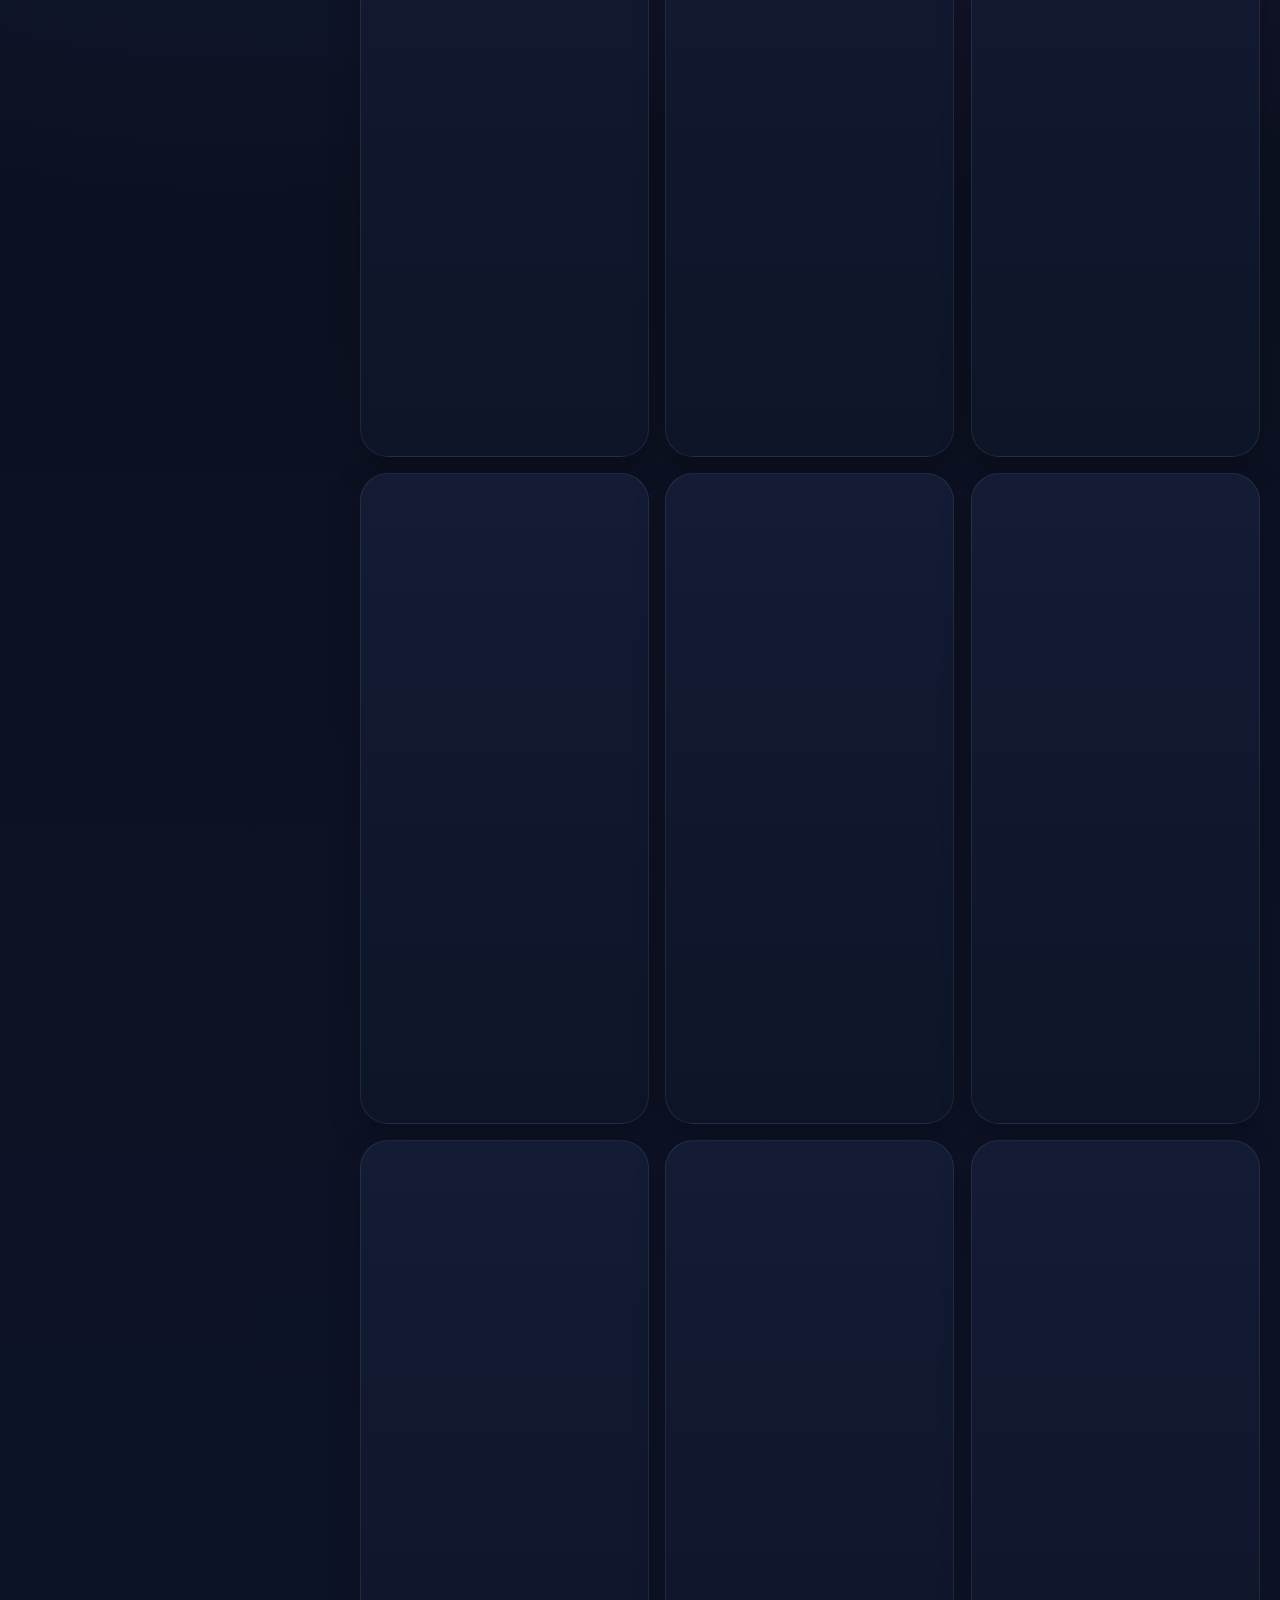
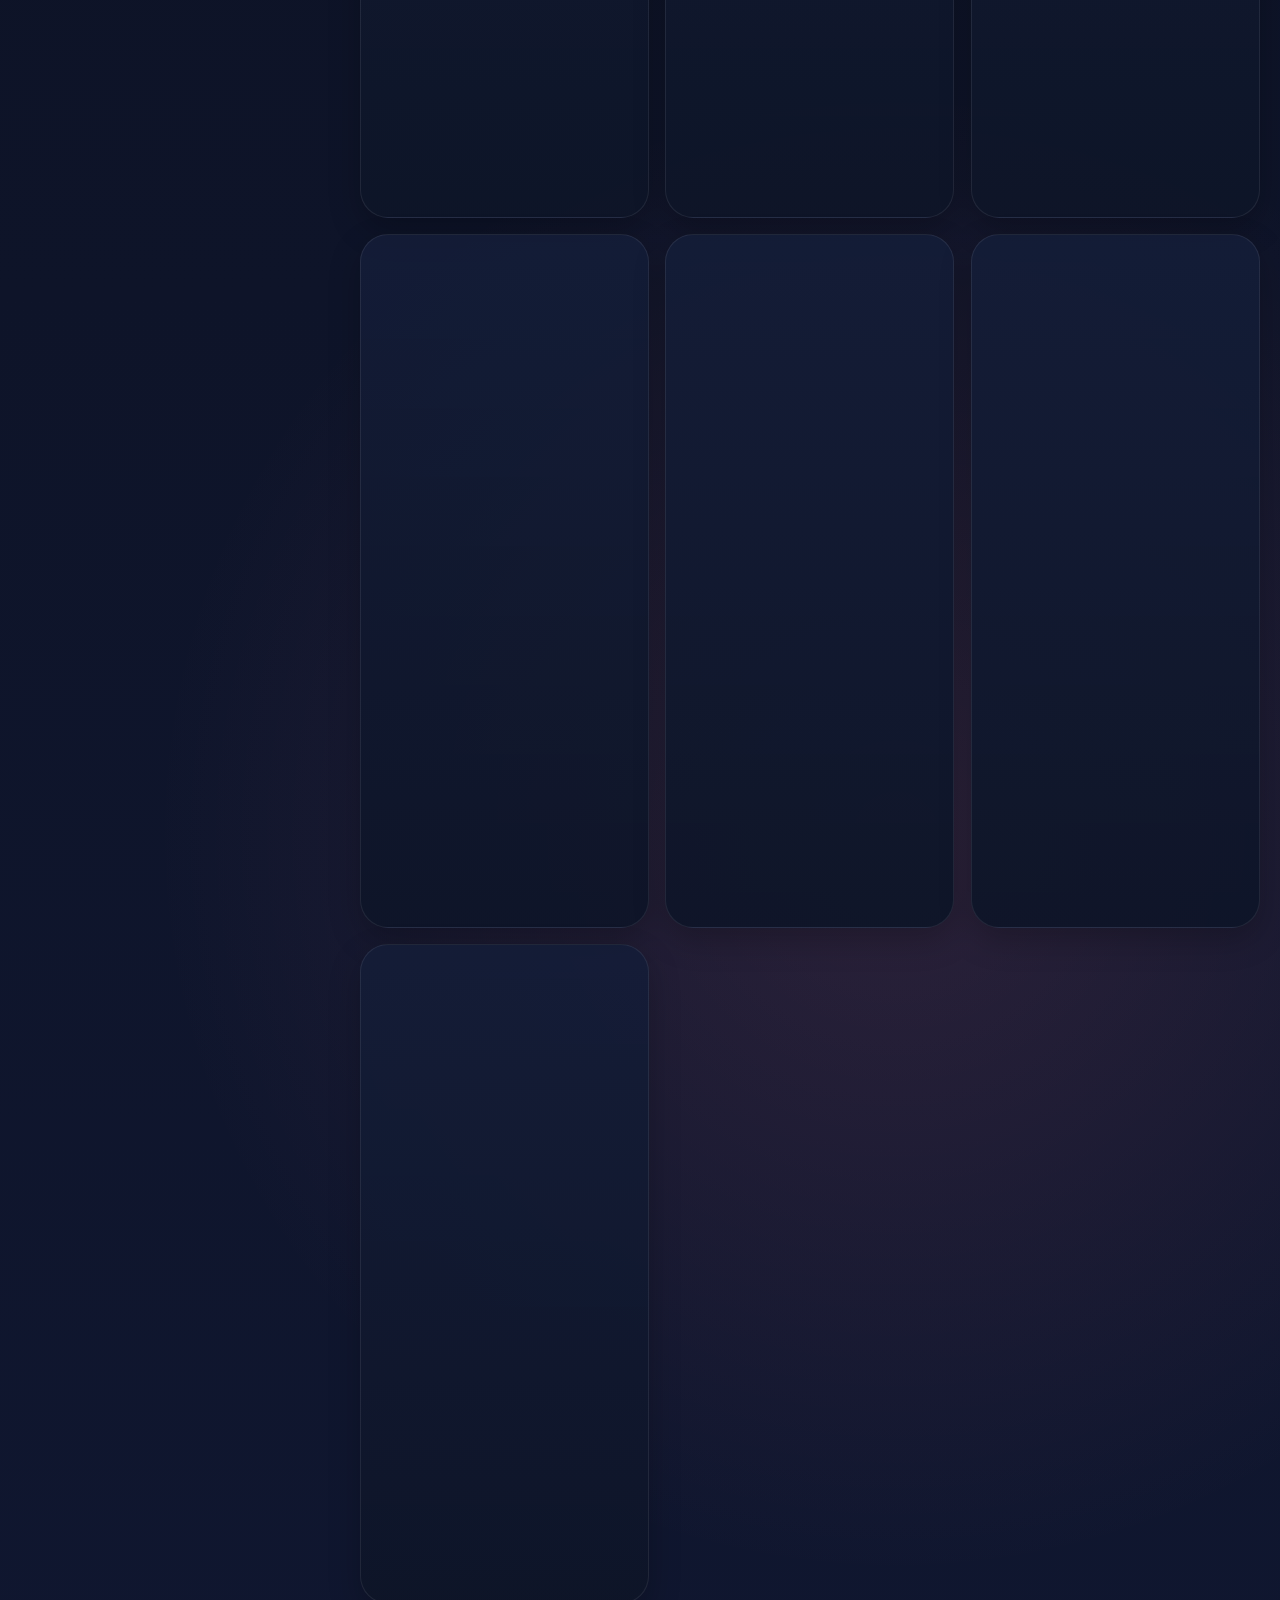
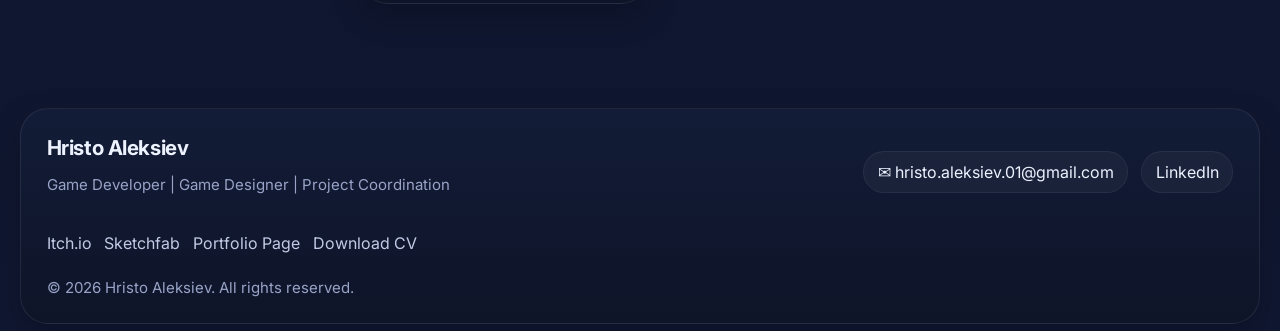
==== commit 4281e29b: "2" ====
--- a/projects.html
+++ b/projects.html
@@ -16,6 +16,7 @@
   <link rel="stylesheet" href="css/components.css" />
   <link rel="stylesheet" href="css/modal.css" />
   <link rel="stylesheet" href="css/responsive.css" />
+  <link rel="stylesheet" href="css/overrides.css" />
 
   <link rel="stylesheet" href="css/projects.css" />
   <title>Hristo Aleksiev — Projects Archive</title>
@@ -125,5 +126,6 @@
 </div>
 
   <script src="js/app.js" defer></script>
+  <script src="js/overrides.js" defer></script>
 </body>
 </html>
--- a/css/components.css
+++ b/css/components.css
@@ -83,7 +83,7 @@
   height: 100%;
 }
 
-.hero-slide__media img { object-fit: cover; }
+.hero-slide__media img { object-fit: cover; object-position: var(--hero-desktop-position, center center); }
 
 .hero-slide__overlay {
   position: absolute;
@@ -112,15 +112,15 @@
 }
 
 .hero-slide__title { margin: 0; font-size: clamp(1.1rem, 1.7vw, 1.6rem); }
-.hero-slide__copy { margin: 0; color: var(--text-soft); max-width: 32ch; }
+.hero-slide__copy { margin: 0; color: var(--text-soft); max-width: 32ch; line-height: 1.55; }
 .hero-slide__meta { display: flex; gap: .45rem; flex-wrap: wrap; }
 .hero-slider__dots {
   position: absolute;
   left: 1.2rem;
-  bottom: 1.2rem;
+  bottom: 1rem;
   display: flex;
   gap: .55rem;
-  z-index: 3;
+  z-index: 4;
 }
 
 .hero-slider__dot {
@@ -373,6 +373,21 @@
 
 .search-wrap input { width: 100%; border: 0; outline: 0; background: transparent; color: var(--text); }
 .toolbar-actions { display: flex; gap: .7rem; flex-wrap: wrap; }
+[data-project-sort] {
+  min-width: 172px;
+  appearance: none;
+  -webkit-appearance: none;
+  background: linear-gradient(180deg, rgba(20,29,56,.95), rgba(14,21,40,.98));
+  color: var(--text);
+  border: 1px solid rgba(255,255,255,.12);
+  box-shadow: inset 0 0 0 1px rgba(255,255,255,.03);
+}
+
+[data-project-sort] option {
+  color: #0d1224;
+  background: #f4f7ff;
+}
+
 
 .project-grid {
   display: grid;
@@ -472,6 +487,9 @@
   height: clamp(250px, 40vh, 430px);
   min-height: 250px;
   background: rgba(255,255,255,.02);
+  display: grid;
+  place-items: center;
+  padding: .25rem;
 }
 .modal__featured img,
 .modal__featured video {
@@ -566,7 +584,7 @@
   position: relative;
   min-height: 0;
 }
-.modal__close { position: sticky; top: 0; margin-left: auto; right: auto; z-index: 2; }
+.modal__close { position: sticky; top: .2rem; margin-left: auto; right: auto; z-index: 3; width: 48px; height: 48px; color: #f6f8ff; background: rgba(10,15,30,.86); border: 1px solid rgba(255,255,255,.14); box-shadow: 0 10px 22px rgba(0,0,0,.24); }
 .modal__head { padding-right: 0; }
 .modal__title { margin: .4rem 0 .6rem; font-size: clamp(1.9rem, 3vw, 2.6rem); letter-spacing: -.03em; }
 .modal__summary { color: var(--text-soft); line-height: 1.75; }
--- a/css/responsive.css
+++ b/css/responsive.css
@@ -76,3 +76,199 @@
     min-width: min(240px, 80vw);
   }
 }
+
+
+@media (max-width: 980px) {
+  .filters-panel.is-open {
+    display: block !important;
+    width: 100%;
+    margin-bottom: 1rem;
+    max-height: 70vh;
+    overflow: auto;
+  }
+
+  .hero-slide__content {
+    bottom: 4.3rem;
+  }
+
+  .hero-slide__media img {
+    object-position: var(--hero-mobile-position, center center);
+  }
+}
+
+@media (max-width: 820px) {
+  .hero-banner {
+    min-height: 760px;
+  }
+
+  .hero-banner__copy {
+    width: calc(100% - 1.6rem);
+    margin: .8rem;
+    padding: 1rem 1rem 1.15rem;
+  }
+
+  .hero-title {
+    font-size: clamp(2.6rem, 12vw, 3.7rem);
+    margin: .65rem 0 .6rem;
+  }
+
+  .hero-subtitle {
+    font-size: 1rem;
+    line-height: 1.35;
+    margin-bottom: .8rem;
+  }
+
+  .hero-intro {
+    font-size: .98rem;
+    line-height: 1.7;
+    max-width: 32ch;
+  }
+
+  .hero-slide__content {
+    gap: .45rem;
+  }
+
+  .hero-slide__content--project {
+    padding: .8rem .9rem;
+    max-width: calc(100% - 2rem);
+  }
+
+  .hero-slider__dots {
+    left: 1rem;
+    bottom: .8rem;
+  }
+
+  .section-title {
+    font-size: clamp(2rem, 8vw, 2.85rem);
+  }
+
+  .project-card__body {
+    padding: .9rem;
+  }
+
+  .project-card__summary {
+    font-size: .98rem;
+    line-height: 1.55;
+  }
+
+  .project-card__tags {
+    max-height: 7.4rem;
+    min-height: 4.9rem;
+  }
+}
+
+@media (max-width: 600px) {
+  .hero-banner {
+    min-height: 760px;
+  }
+
+  .hero-banner__copy {
+    width: calc(100% - 1rem);
+    margin: .5rem;
+    padding: .9rem .9rem 1.05rem;
+  }
+
+  .hero-title {
+    font-size: clamp(2.1rem, 10.8vw, 3rem);
+    letter-spacing: -.04em;
+  }
+
+  .hero-subtitle {
+    font-size: .95rem;
+  }
+
+  .hero-intro {
+    font-size: .92rem;
+    line-height: 1.62;
+    max-width: 28ch;
+  }
+
+  .hero-slide__content {
+    left: .8rem;
+    right: .8rem;
+    bottom: 4rem;
+    max-width: none;
+  }
+
+  .hero-slide__title {
+    font-size: 1.45rem;
+  }
+
+  .hero-slide__copy {
+    font-size: .95rem;
+    line-height: 1.45;
+    max-width: 26ch;
+  }
+
+  .hero-slider__dot {
+    width: 10px;
+    height: 10px;
+  }
+
+  .hero-slider__dot.is-active {
+    width: 28px;
+  }
+
+  .section-kicker {
+    font-size: .82rem;
+  }
+
+  .mobile-filter-toggle {
+    width: 100%;
+    justify-content: center;
+  }
+
+  .project-card__tags {
+    max-height: 7.8rem;
+    min-height: 5.2rem;
+    gap: .4rem;
+  }
+
+  .project-card__tags .pill {
+    font-size: .77rem;
+    padding: .38rem .62rem;
+  }
+
+  .modal {
+    padding: .35rem;
+    backdrop-filter: none !important;
+    -webkit-backdrop-filter: none !important;
+  }
+
+  .modal__dialog {
+    height: 94vh;
+    max-height: 94vh;
+  }
+
+  .modal__featured {
+    height: clamp(190px, 28vh, 300px);
+    min-height: 190px;
+    padding: .15rem;
+  }
+
+  .modal__thumb-shell {
+    min-height: 88px;
+  }
+
+  .modal__thumbs {
+    grid-auto-columns: minmax(92px, 25vw);
+  }
+
+  .modal__thumb img,
+  .modal__thumb video {
+    object-fit: contain;
+    background: rgba(255,255,255,.02);
+  }
+
+  .modal__close {
+    width: 52px;
+    height: 52px;
+    top: .35rem;
+    margin-right: .15rem;
+  }
+
+  [data-project-sort] {
+    color: var(--text);
+    background: linear-gradient(180deg, rgba(20,29,56,.95), rgba(14,21,40,.98));
+  }
+}
--- a/css/overrides.css
+++ b/css/overrides.css
@@ -0,0 +1,67 @@
+/* language menu */
+.lang-menu{position:relative;display:flex;align-items:center}
+.site-nav__lang{padding:.7rem .9rem;border-radius:12px;background:rgba(255,255,255,.04);border:1px solid rgba(255,255,255,.08);color:var(--text-soft);font:inherit}
+.site-nav__lang:hover{background:rgba(255,255,255,.08);color:#fff}
+.lang-menu__panel{position:absolute;right:0;top:calc(100% + .45rem);display:grid;gap:.35rem;padding:.45rem;border-radius:14px;background:linear-gradient(180deg, rgba(20,29,56,.96), rgba(14,21,40,.98));border:1px solid rgba(255,255,255,.09);box-shadow:var(--shadow);min-width:150px;z-index:120}
+.lang-menu__option{font:inherit;text-align:left;padding:.75rem .85rem;border-radius:11px;border:1px solid transparent;background:rgba(255,255,255,.03);color:var(--text-soft)}
+.lang-menu__option:hover{background:rgba(255,255,255,.07);color:#fff;border-color:rgba(255,255,255,.12)}
+
+/* project cards */
+.project-card__tagbox{min-height:6rem;display:block}
+.project-card__tags{max-height:none !important;overflow:visible !important;align-content:flex-start}
+.project-card__body{grid-template-rows:auto auto auto auto auto;align-content:start}
+.project-card__actions{margin-top:0}
+
+/* modal actions */
+.modal__actionbar{position:sticky;top:0;z-index:4;display:flex;justify-content:flex-end;flex-wrap:wrap;gap:.5rem;padding:0 0 .6rem;margin:-.2rem 0 .4rem;background:linear-gradient(180deg, rgba(14,21,40,.98), rgba(14,21,40,.82) 70%, rgba(14,21,40,0))}
+.modal__actionbar .btn,.modal__actionbar a{min-width:42px;height:42px;display:inline-grid;place-items:center}
+.modal__close,.modal__actionbar .modal__close{margin-left:0;position:static;background:rgba(11,16,31,.78);border:1px solid rgba(255,255,255,.16);color:#fff;box-shadow:0 10px 24px rgba(0,0,0,.22)}
+.modal__content{padding-top:.95rem}
+.modal__nav,.modal__links{display:none !important}
+.modal__summary{padding-right:.25rem}
+
+/* hero / medium mobile */
+@media (max-width: 1150px){
+  .hero-slide__media img{object-position:center center}
+  .hero-slide:first-child .hero-slide__media img{object-position:72% center}
+  .hero-banner{min-height:700px;padding-bottom:3.25rem}
+  .hero-banner__copy{margin-bottom:4.15rem}
+  .hero-slider__dots{left:1rem;bottom:1rem}
+  .modal__featured{height:clamp(200px,32vh,340px);min-height:180px}
+  .modal__featured img,.modal__featured video{object-fit:contain !important}
+}
+
+@media (max-width: 980px){
+  .filters-panel{margin-top:.85rem;position:static;display:none}
+  .filters-panel.is-open{display:block}
+  .filter-chips--top{flex-wrap:wrap}
+  .filter-action-btn--close{display:inline-flex}
+  .hero-slide__media img{object-position:var(--hero-medium-position, center center)}
+}
+
+@media (max-width: 820px){
+  .site-nav__links{width:100%}
+  .lang-menu{width:100%}
+  .site-nav__lang{width:100%;text-align:left}
+  .lang-menu__panel{left:0;right:auto;width:min(220px,78vw)}
+}
+
+@media (max-width: 700px){
+  .hero-banner{min-height:740px;padding-bottom:4rem}
+  .hero-banner__copy{margin-bottom:4.65rem}
+  .hero-title{font-size:clamp(2rem, 9vw, 3rem)}
+  .hero-subtitle{font-size:1rem;line-height:1.35}
+  .hero-intro{font-size:.96rem;line-height:1.72}
+  .hero-slide__media img{object-position:var(--hero-mobile-position, center center)}
+  .hero-slide:first-child .hero-slide__media img{object-position:76% center}
+  .project-card__tagbox{min-height:7.2rem}
+  .project-card__body{gap:.75rem}
+  .modal__actionbar{gap:.45rem;padding-bottom:.55rem}
+  .modal__actionbar .btn,.modal__actionbar a{min-width:40px;height:40px}
+  .modal__featured{height:clamp(180px,30vh,300px)}
+  .modal__gallery,.modal__content{padding:.95rem}
+}
+
+/* selects */
+[data-project-sort]{background:rgba(10,15,30,.94) !important;color:#eef2ff !important;border-color:rgba(255,255,255,.12) !important}
+[data-project-sort] option{background:#0c1327;color:#eef2ff}
